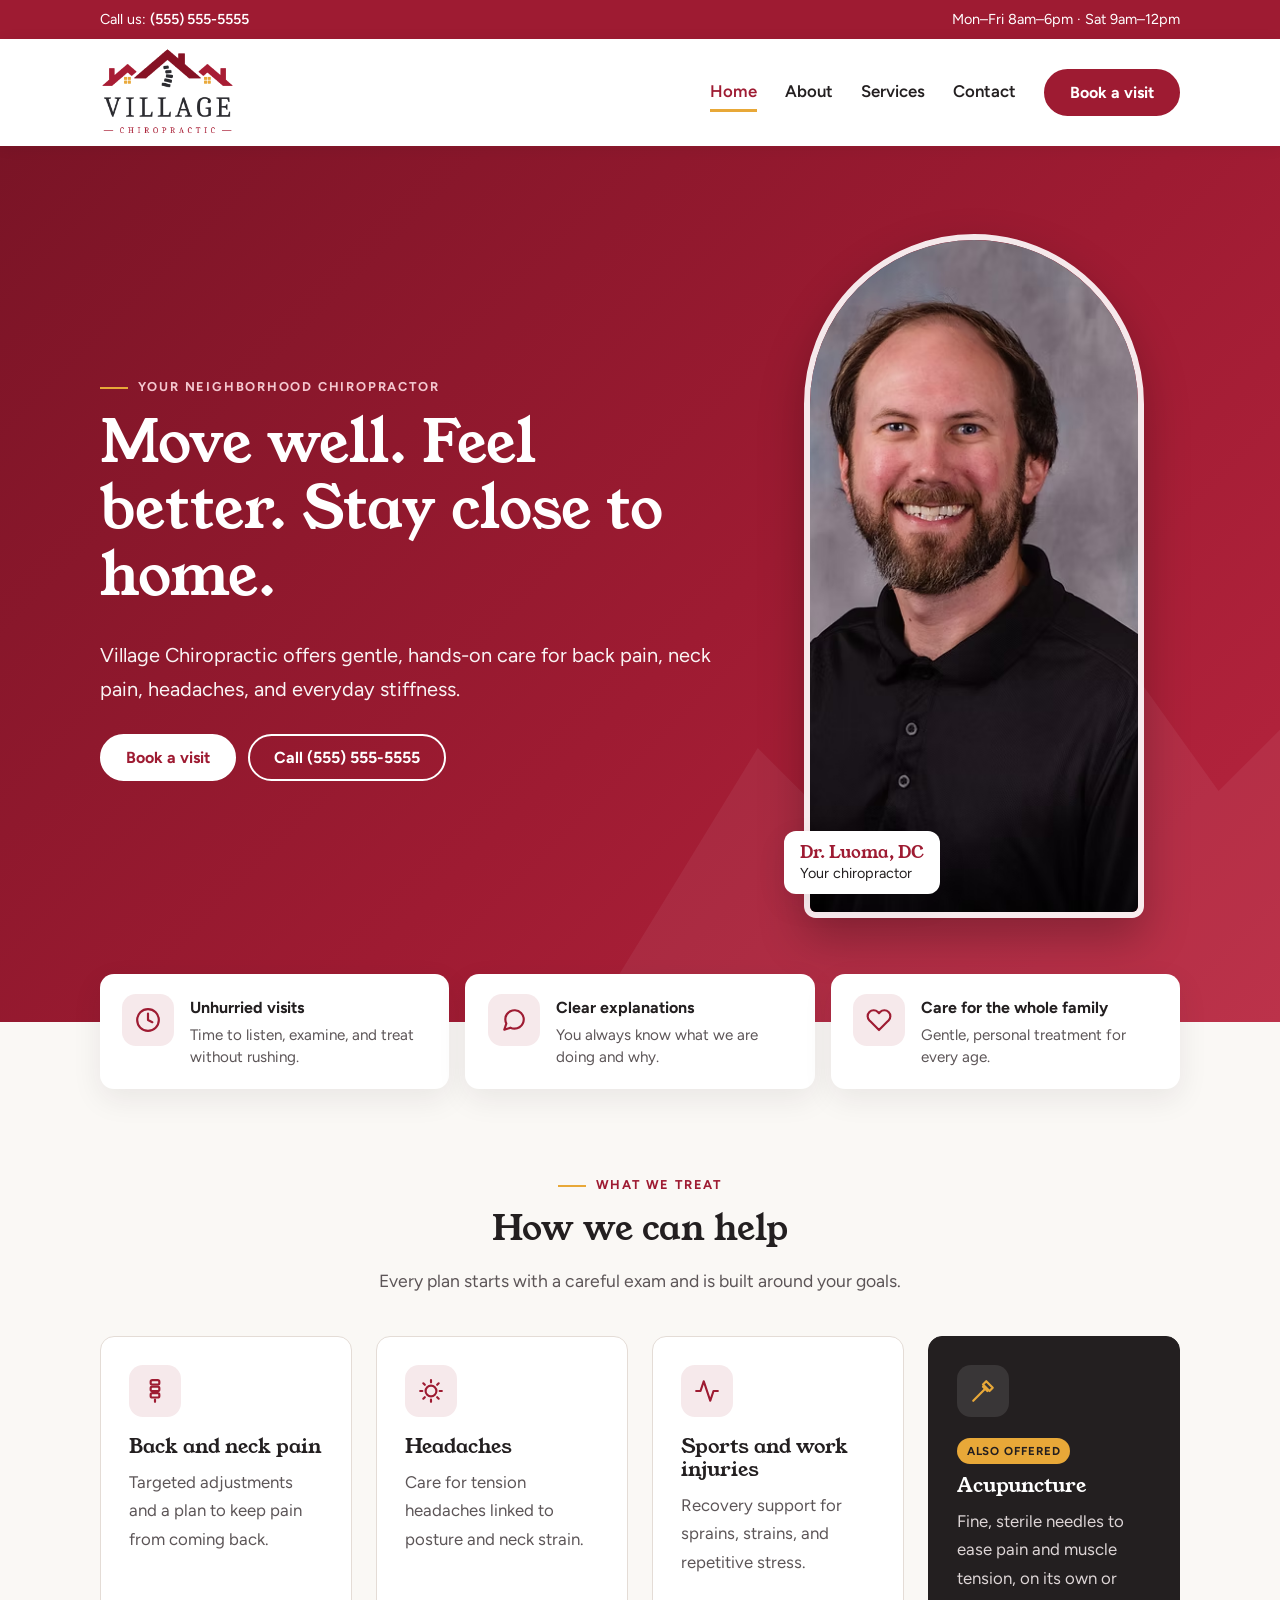
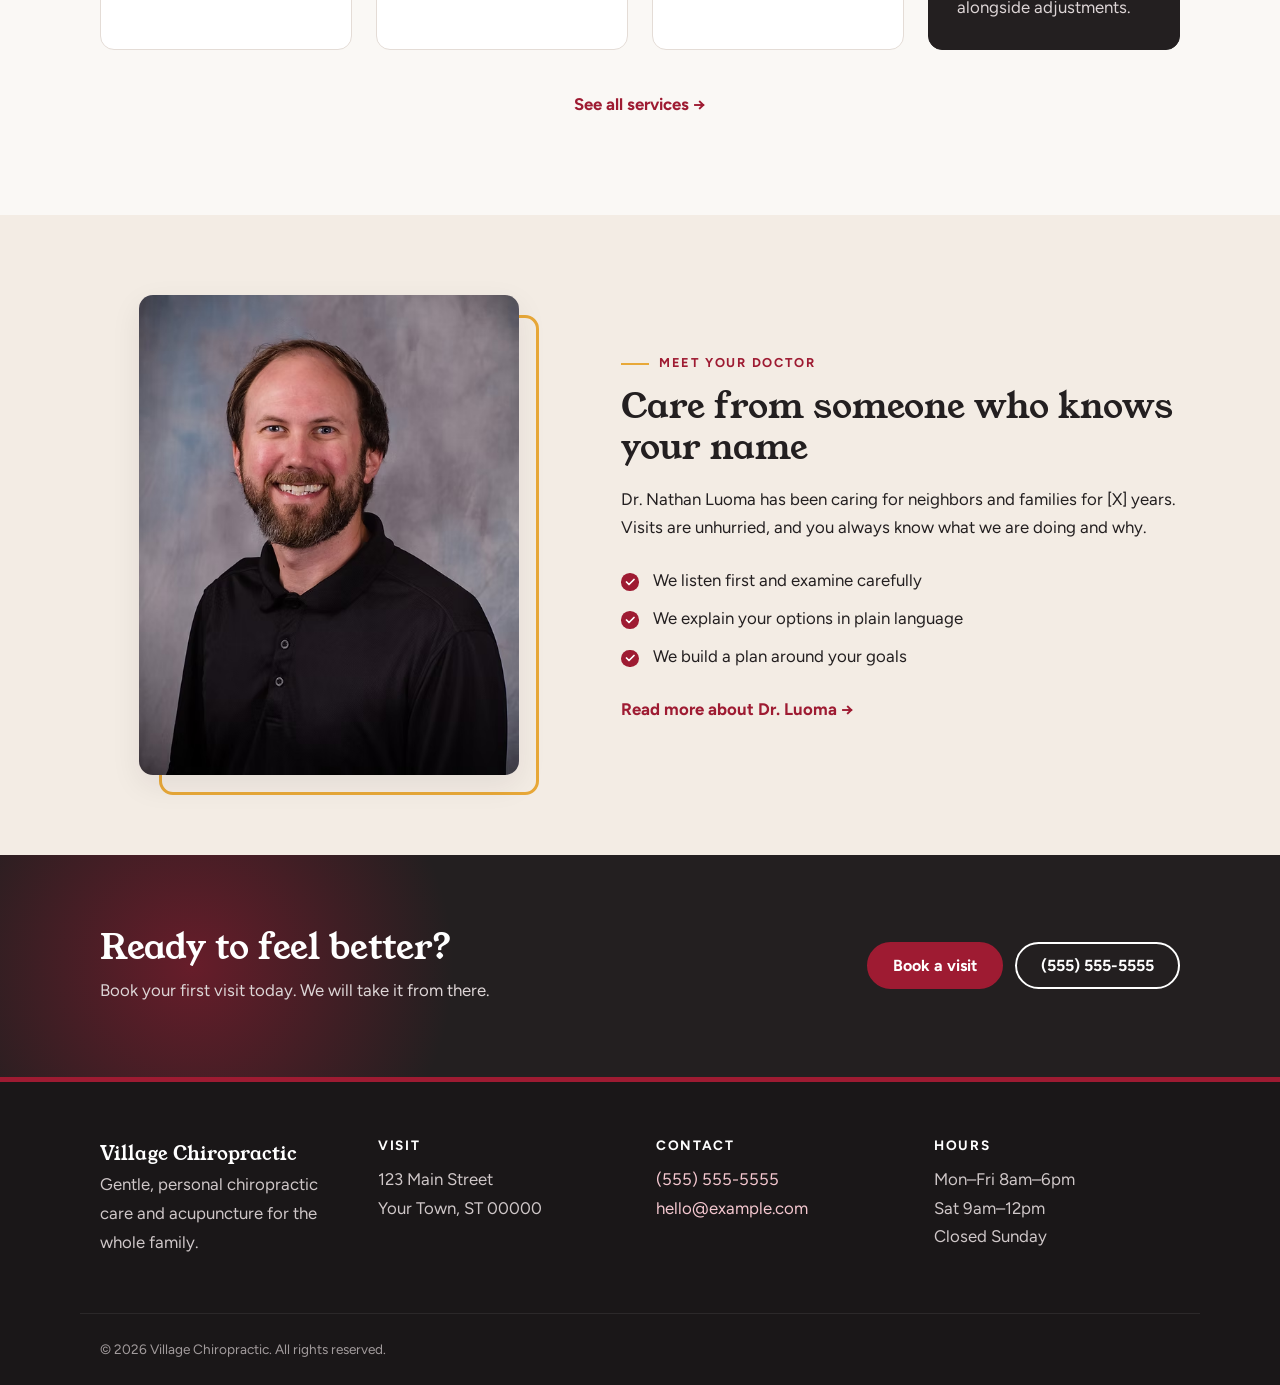
==== index.html @ df825928 "Initial site" ====
<!DOCTYPE html>
<html lang="en">

<head>
  <meta charset="utf-8">
  <meta name="viewport" content="width=device-width, initial-scale=1">
  <title>Home | Village Chiropractic</title>
  <meta name="description" content="Gentle, personal chiropractic care and acupuncture for the whole family.">
  <link rel="preconnect" href="https://fonts.googleapis.com">
  <link rel="preconnect" href="https://fonts.gstatic.com" crossorigin>
  <link href="https://fonts.googleapis.com/css2?family=Figtree:wght@400;600;700&family=Young+Serif&display=swap"
    rel="stylesheet">
  <link rel="stylesheet" href="css/style.css">
</head>

<body>
  <div class="topbar">
    <div class="wrap">
      <span>Call us: <a href="tel:+15555555555">(555) 555-5555</a></span>
      <span class="hours">Mon–Fri 8am–6pm · Sat 9am–12pm</span>
    </div>
  </div>
  <header class="site-header">
    <div class="wrap">
      <a class="brand" href="index.html"><img src="images/logo-cropped.png" alt="Village Chiropractic" width="920"
          height="600"></a>
      <button class="nav-toggle" aria-expanded="false" aria-controls="nav">Menu</button>
      <nav id="nav"><a href="index.html" aria-current="page">Home</a><a href="about.html">About</a><a
          href="services.html">Services</a><a href="contact.html">Contact</a><a class="btn" href="contact.html">Book a
          visit</a></nav>
    </div>
  </header>
  <main>
    <section class="hero">
      <div class="wrap">
        <div>
          <span class="eyebrow">Your neighborhood chiropractor</span>
          <h1>Move well. Feel better. Stay close to home.</h1>
          <p class="lead">Village Chiropractic offers gentle, hands-on care for back pain, neck pain, headaches, and
            everyday stiffness.</p>
          <div class="actions">
            <a class="btn light" href="contact.html">Book a visit</a>
            <a class="btn outline-light" href="tel:+15555555555">Call (555) 555-5555</a>
          </div>
        </div>
        <div class="hero-photo">
          <img src="images/Doc.avif" alt="Dr. Luoma, chiropractor" width="542" height="684">
          <div class="tag"><strong>Dr. Luoma, DC</strong>Your chiropractor</div>
        </div>
      </div>
    </section>

    <section class="features" aria-label="Why patients choose us">
      <div class="wrap">
        <div class="feature">
          <span class="icon"><svg viewBox="0 0 24 24" fill="none" stroke="currentColor" stroke-width="2"
              stroke-linecap="round" stroke-linejoin="round" aria-hidden="true">
              <circle cx="12" cy="12" r="10" />
              <polyline points="12 6 12 12 16 14" />
            </svg></span>
          <div><strong>Unhurried visits</strong>
            <p>Time to listen, examine, and treat without rushing.</p>
          </div>
        </div>
        <div class="feature">
          <span class="icon"><svg viewBox="0 0 24 24" fill="none" stroke="currentColor" stroke-width="2"
              stroke-linecap="round" stroke-linejoin="round" aria-hidden="true">
              <path
                d="M21 11.5a8.38 8.38 0 0 1-.9 3.8 8.5 8.5 0 0 1-7.6 4.7 8.38 8.38 0 0 1-3.8-.9L3 21l1.9-5.7a8.38 8.38 0 0 1-.9-3.8 8.5 8.5 0 0 1 4.7-7.6 8.38 8.38 0 0 1 3.8-.9h.5a8.48 8.48 0 0 1 8 8v.5z" />
            </svg></span>
          <div><strong>Clear explanations</strong>
            <p>You always know what we are doing and why.</p>
          </div>
        </div>
        <div class="feature">
          <span class="icon"><svg viewBox="0 0 24 24" fill="none" stroke="currentColor" stroke-width="2"
              stroke-linecap="round" stroke-linejoin="round" aria-hidden="true">
              <path
                d="M20.84 4.61a5.5 5.5 0 0 0-7.78 0L12 5.67l-1.06-1.06a5.5 5.5 0 0 0-7.78 7.78l1.06 1.06L12 21.23l7.78-7.78 1.06-1.06a5.5 5.5 0 0 0 0-7.78z" />
            </svg></span>
          <div><strong>Care for the whole family</strong>
            <p>Gentle, personal treatment for every age.</p>
          </div>
        </div>
      </div>
    </section>

    <section class="section">
      <div class="wrap">
        <div class="center">
          <span class="eyebrow">What we treat</span>
          <h2>How we can help</h2>
          <p class="section-intro">Every plan starts with a careful exam and is built around your goals.</p>
        </div>
        <div class="grid">
          <div class="card">
            <span class="icon"><svg viewBox="0 0 24 24" fill="none" stroke="currentColor" stroke-width="2"
                stroke-linecap="round" stroke-linejoin="round" aria-hidden="true">
                <rect x="8" y="2" width="8" height="4" rx="1.5" />
                <rect x="8" y="8" width="8" height="4" rx="1.5" />
                <rect x="8" y="14" width="8" height="4" rx="1.5" />
                <path d="M12 20v2" />
              </svg></span>
            <h3>Back and neck pain</h3>
            <p>Targeted adjustments and a plan to keep pain from coming back.</p>
          </div>
          <div class="card">
            <span class="icon"><svg viewBox="0 0 24 24" fill="none" stroke="currentColor" stroke-width="2"
                stroke-linecap="round" stroke-linejoin="round" aria-hidden="true">
                <circle cx="12" cy="12" r="5" />
                <path
                  d="M12 2v2M12 20v2M4.9 4.9l1.4 1.4M17.7 17.7l1.4 1.4M2 12h2M20 12h2M4.9 19.1l1.4-1.4M17.7 6.3l1.4-1.4" />
              </svg></span>
            <h3>Headaches</h3>
            <p>Care for tension headaches linked to posture and neck strain.</p>
          </div>
          <div class="card">
            <span class="icon"><svg viewBox="0 0 24 24" fill="none" stroke="currentColor" stroke-width="2"
                stroke-linecap="round" stroke-linejoin="round" aria-hidden="true">
                <polyline points="22 12 18 12 15 21 9 3 6 12 2 12" />
              </svg></span>
            <h3>Sports and work injuries</h3>
            <p>Recovery support for sprains, strains, and repetitive stress.</p>
          </div>
          <div class="card highlight">
            <span class="icon"><svg viewBox="0 0 24 24" fill="none" stroke="currentColor" stroke-width="2"
                stroke-linecap="round" stroke-linejoin="round" aria-hidden="true">
                <path d="M3 21l11-11" />
                <path d="M12 8l4 4" />
                <path d="M15 3l6 6-3 3-6-6z" />
              </svg></span>
            <span class="badge">Also offered</span>
            <h3>Acupuncture</h3>
            <p>Fine, sterile needles to ease pain and muscle tension, on its own or alongside adjustments.</p>
          </div>
        </div>
        <p class="center"><a class="text-link" href="services.html">See all services</a></p>
      </div>
    </section>

    <section class="band">
      <div class="wrap split">
        <div class="portrait">
          <img src="images/Doc.avif" alt="Dr. Luoma, chiropractor" width="542" height="684" loading="lazy">
        </div>
        <div>
          <span class="eyebrow">Meet your doctor</span>
          <h2>Care from someone who knows your name</h2>
          <p>Dr. Nathan Luoma has been caring for neighbors and families for [X] years. Visits are unhurried, and you
            always know what we are doing and why.</p>
          <ul class="checks">
            <li>We listen first and examine carefully</li>
            <li>We explain your options in plain language</li>
            <li>We build a plan around your goals</li>
          </ul>
          <a class="text-link" href="about.html">Read more about Dr. Luoma</a>
        </div>
      </div>
    </section>

    <section class="cta">
      <div class="wrap">
        <div>
          <h2>Ready to feel better?</h2>
          <p>Book your first visit today. We will take it from there.</p>
        </div>
        <div class="actions">
          <a class="btn" href="contact.html">Book a visit</a>
          <a class="btn outline-light" href="tel:+15555555555">(555) 555-5555</a>
        </div>
      </div>
    </section>
  </main>
  <footer class="site-footer">
    <div class="wrap cols">
      <div><strong>Village Chiropractic</strong>
        <p>Gentle, personal chiropractic care and acupuncture for the whole family.</p>
      </div>
      <div>
        <h3>Visit</h3>123 Main Street<br>Your Town, ST 00000
      </div>
      <div>
        <h3>Contact</h3><a href="tel:+15555555555">(555) 555-5555</a><br><a
          href="mailto:hello@example.com">hello@example.com</a>
      </div>
      <div>
        <h3>Hours</h3>Mon–Fri 8am–6pm<br>Sat 9am–12pm<br>Closed Sunday
      </div>
    </div>
    <p class="wrap small">&copy; <span id="year">2026</span> Village Chiropractic. All rights reserved.</p>
  </footer>
  <script src="js/main.js"></script>
</body>

</html>
---- css/style.css ----
:root{--ink:#231f20;--muted:#5c5557;--paper:#faf8f5;--cream:#f3ece4;--mist:#f6e9eb;--crimson:#9e1b32;--crimson-dark:#7a1426;--gold:#e8a838;--light:#f4c7cf;--line:#e4dcd6;--radius:14px;--shadow:0 10px 30px rgba(35,31,32,.08)}
*{box-sizing:border-box}
html{scroll-behavior:smooth}
body{margin:0;font:1.05rem/1.7 Figtree,system-ui,sans-serif;color:var(--ink);background:var(--paper)}
img{max-width:100%;display:block}
h1,h2,h3{font-family:"Young Serif",Georgia,serif;font-weight:400;line-height:1.15;margin:0 0 .5em}
h1{font-size:clamp(2.2rem,5.5vw,3.6rem)}h2{font-size:clamp(1.6rem,3.5vw,2.2rem)}h3{font-size:1.25rem}
p{margin:0 0 1em}
a{color:var(--crimson)}
:focus-visible{outline:3px solid var(--gold);outline-offset:2px}
.wrap{max-width:1120px;margin:0 auto;padding:0 1.25rem}
.narrow{max-width:760px}
.section{padding:5rem 0}
.center{text-align:center}
.eyebrow{display:inline-block;font-weight:700;font-size:.8rem;letter-spacing:.14em;text-transform:uppercase;color:var(--crimson);margin-bottom:.75rem}
.eyebrow::before{content:"";display:inline-block;width:28px;height:2px;background:var(--gold);vertical-align:middle;margin-right:.6rem}
.section-intro{max-width:40em;color:var(--muted);font-size:1.1rem}
.center .section-intro{margin-left:auto;margin-right:auto}

/* Top bar and header */
.topbar{background:var(--crimson);color:#fff;font-size:.9rem}
.topbar .wrap{display:flex;justify-content:space-between;flex-wrap:wrap;gap:.25rem 1.5rem;padding-top:.45rem;padding-bottom:.45rem}
.topbar a{color:#fff;text-decoration:none;font-weight:600}
.site-header{position:sticky;top:0;z-index:10;background:rgba(255,255,255,.96);backdrop-filter:blur(6px);box-shadow:0 2px 14px rgba(35,31,32,.07)}
.site-header .wrap{display:flex;align-items:center;justify-content:space-between;flex-wrap:wrap;gap:1rem;padding-top:.6rem;padding-bottom:.6rem}
.brand{display:block}
.brand img{height:88px;width:auto}
nav{display:flex;align-items:center;gap:1.75rem;flex-wrap:wrap}
nav a:not(.btn){text-decoration:none;color:var(--ink);font-weight:600;padding:.25rem 0;border-bottom:3px solid transparent;transition:border-color .2s,color .2s}
nav a:not(.btn):hover{color:var(--crimson)}
nav a[aria-current]{border-color:var(--gold);color:var(--crimson)}
.nav-toggle{display:none}

/* Buttons */
.btn{display:inline-block;background:var(--crimson);color:#fff;text-decoration:none;border:2px solid var(--crimson);padding:.75rem 1.5rem;border-radius:999px;font:700 1rem Figtree,sans-serif;cursor:pointer;transition:background .2s,border-color .2s,transform .2s,box-shadow .2s}
.btn:hover{background:var(--crimson-dark);border-color:var(--crimson-dark);transform:translateY(-2px);box-shadow:0 8px 18px rgba(158,27,50,.25)}
.btn.ghost{background:transparent;color:var(--crimson)}
.btn.ghost:hover{background:var(--crimson);color:#fff}
.btn.light{background:#fff;border-color:#fff;color:var(--crimson)}
.btn.light:hover{background:var(--cream);border-color:var(--cream)}
.btn.outline-light{background:transparent;border-color:#fff;color:#fff}
.btn.outline-light:hover{background:#fff;color:var(--crimson)}
.actions{display:flex;flex-wrap:wrap;gap:.75rem;margin-top:1.75rem}

/* Home hero */
.hero{position:relative;overflow:hidden;background:linear-gradient(135deg,var(--crimson-dark) 0%,var(--crimson) 55%,#b8253f 100%);color:#fff;padding:5.5rem 0 6.5rem}
.hero::after{content:"";position:absolute;right:-6%;bottom:-2px;width:60%;height:70%;background:rgba(255,255,255,.06);clip-path:polygon(0 100%,22% 55%,34% 70%,58% 20%,82% 62%,90% 52%,100% 70%,100% 100%)}
.hero .wrap{position:relative;z-index:1;display:grid;grid-template-columns:1.2fr .8fr;gap:3rem;align-items:center}
.hero .eyebrow{color:var(--light)}
.hero h1{max-width:14em}
.lead{font-size:1.25rem;max-width:34em;opacity:.95}
.hero-photo{position:relative;justify-self:center}
.hero-photo img{width:100%;max-width:340px;aspect-ratio:542/684;object-fit:cover;border-radius:200px 200px var(--radius) var(--radius);border:6px solid rgba(255,255,255,.9);box-shadow:0 20px 45px rgba(0,0,0,.25)}
.hero-photo .tag{position:absolute;left:-1.25rem;bottom:1.5rem;background:#fff;color:var(--ink);padding:.7rem 1rem;border-radius:12px;box-shadow:var(--shadow);font-size:.9rem;line-height:1.3}
.hero-photo .tag strong{display:block;font-family:"Young Serif",serif;font-weight:400;font-size:1.05rem;color:var(--crimson)}

/* Feature strip */
.features{position:relative;z-index:2;margin-top:-3rem}
.features .wrap{display:grid;grid-template-columns:repeat(3,1fr);gap:1rem}
.feature{display:flex;gap:1rem;align-items:flex-start;background:#fff;border-radius:var(--radius);padding:1.25rem 1.4rem;box-shadow:var(--shadow)}
.feature p{margin:0;color:var(--muted);font-size:.95rem;line-height:1.5}
.feature strong{display:block;color:var(--ink);font-size:1rem;margin-bottom:.15rem}

/* Icons and cards */
.icon{flex:none;display:grid;place-items:center;width:52px;height:52px;border-radius:14px;background:var(--mist);color:var(--crimson)}
.icon svg{width:26px;height:26px}
.grid{display:grid;grid-template-columns:repeat(auto-fit,minmax(240px,1fr));gap:1.5rem;margin:2.5rem 0}
.card{background:#fff;border:1px solid var(--line);border-radius:var(--radius);padding:1.75rem;transition:transform .25s,box-shadow .25s,border-color .25s;position:relative;overflow:hidden}
.card::before{content:"";position:absolute;inset:0 0 auto 0;height:4px;background:linear-gradient(90deg,var(--crimson),var(--gold));transform:scaleX(0);transform-origin:left;transition:transform .3s}
.card:hover{transform:translateY(-5px);box-shadow:var(--shadow);border-color:transparent}
.card:hover::before{transform:scaleX(1)}
.card .icon{margin-bottom:1.1rem}
.card p{color:var(--muted);margin:0}
.card.highlight{background:var(--ink);color:#fff;border-color:var(--ink)}
.card.highlight p{color:#ddd5d6}
.card.highlight .icon{background:rgba(255,255,255,.1);color:var(--gold)}
.badge{display:inline-block;background:var(--gold);color:var(--ink);font-size:.72rem;font-weight:700;letter-spacing:.08em;text-transform:uppercase;padding:.2rem .6rem;border-radius:999px;margin-bottom:.6rem}
.text-link{font-weight:700;text-decoration:none}
.text-link::after{content:" \2192";transition:margin .2s}
.text-link:hover::after{margin-left:.25rem}

/* Doctor band */
.band{background:var(--cream);padding:5rem 0}
.split{display:grid;grid-template-columns:.9fr 1.1fr;gap:4rem;align-items:center}
.split.top{align-items:start}
.portrait{position:relative;max-width:380px;justify-self:center;width:100%}
.portrait::before{content:"";position:absolute;inset:1.25rem -1.25rem -1.25rem 1.25rem;border:3px solid var(--gold);border-radius:var(--radius)}
.portrait img{position:relative;width:100%;height:auto;aspect-ratio:542/684;object-fit:cover;border-radius:var(--radius);box-shadow:var(--shadow);background:var(--mist)}
.checks{list-style:none;padding:0;margin:1.5rem 0}
.checks li{position:relative;padding-left:2rem;margin-bottom:.6rem}
.checks li::before{content:"";position:absolute;left:0;top:.45em;width:1.1rem;height:1.1rem;border-radius:50%;background:var(--crimson) url("data:image/svg+xml,%3Csvg xmlns='http://www.w3.org/2000/svg' viewBox='0 0 24 24' fill='none' stroke='white' stroke-width='3.5' stroke-linecap='round' stroke-linejoin='round'%3E%3Cpath d='M5 12l5 5L20 7'/%3E%3C/svg%3E") center/70% no-repeat}

/* Call to action */
.cta{background:var(--ink);color:#fff;padding:4.5rem 0;position:relative;overflow:hidden}
.cta::before{content:"";position:absolute;left:-10%;top:-60%;width:50%;height:220%;background:radial-gradient(circle,rgba(158,27,50,.55),transparent 65%)}
.cta .wrap{position:relative;display:flex;align-items:center;justify-content:space-between;gap:2rem;flex-wrap:wrap}
.cta h2{margin:0 0 .25em}
.cta p{margin:0;color:#ddd5d6}
.cta .actions{margin-top:0}

/* Inner page banner */
.page-hero{background:linear-gradient(135deg,var(--crimson-dark),var(--crimson));color:#fff;padding:4rem 0 3.5rem;position:relative;overflow:hidden}
.page-hero::after{content:"";position:absolute;right:-4%;bottom:-2px;width:45%;height:85%;background:rgba(255,255,255,.07);clip-path:polygon(0 100%,25% 50%,40% 68%,65% 15%,100% 75%,100% 100%)}
.page-hero .wrap{position:relative;z-index:1}
.page-hero .eyebrow{color:var(--light)}
.page-hero h1{margin-bottom:.25em}
.page-hero p{max-width:36em;font-size:1.15rem;opacity:.95;margin:0}

/* Services */
.service-list{display:grid;grid-template-columns:repeat(auto-fit,minmax(300px,1fr));gap:1.5rem}
.service-list .card{display:flex;gap:1.25rem;align-items:flex-start}
.service-list .card .icon{margin:0}
.service-list h2{font-size:1.3rem;margin:0 0 .35em}
.steps{counter-reset:step;display:grid;grid-template-columns:repeat(auto-fit,minmax(220px,1fr));gap:1.5rem;margin-top:2.5rem}
.steps div{counter-increment:step;background:#fff;border-radius:var(--radius);padding:1.5rem;box-shadow:var(--shadow)}
.steps div::before{content:counter(step);display:grid;place-items:center;width:40px;height:40px;border-radius:50%;background:var(--crimson);color:#fff;font-weight:700;margin-bottom:.85rem}
.steps h3{margin-bottom:.3em}
.steps p{margin:0;color:var(--muted)}

/* About */
.creds{background:#fff;border-radius:var(--radius);padding:1.5rem 1.75rem;border-left:5px solid var(--gold);box-shadow:var(--shadow);margin:2rem 0}
.creds h2{font-size:1.35rem}
.creds ul{margin:0;padding-left:1.2rem}

/* Contact */
.info-card{background:#fff;border-radius:var(--radius);padding:2rem;box-shadow:var(--shadow)}
.info-item{display:flex;gap:1rem;align-items:flex-start;padding:1rem 0;border-bottom:1px solid var(--line)}
.info-item:last-child{border-bottom:0;padding-bottom:0}
.info-item:first-child{padding-top:0}
.info-item h2{font-size:1.15rem;margin:0 0 .2em;font-family:Figtree,sans-serif;font-weight:700}
.info-item p{margin:0}
.form-card{background:#fff;border-radius:var(--radius);padding:2rem;box-shadow:var(--shadow);border-top:5px solid var(--crimson)}
.form-card h2{font-size:1.5rem}
form label{display:block;font-weight:600;margin:1rem 0 .3rem}
input,textarea{width:100%;padding:.75rem .9rem;border:1px solid var(--line);border-radius:10px;font:inherit;background:var(--paper);transition:border-color .2s,box-shadow .2s}
input:focus,textarea:focus{outline:none;border-color:var(--crimson);box-shadow:0 0 0 3px rgba(158,27,50,.15);background:#fff}
form .btn{margin-top:1.5rem;width:100%}
.map{width:100%;height:360px;border:0;border-radius:var(--radius);margin-top:3rem;box-shadow:var(--shadow)}

/* Footer */
.site-footer{background:#1a1718;color:#cfc7c8;padding:3.5rem 0 1.5rem;border-top:5px solid var(--crimson)}
.site-footer strong{color:#fff;font-family:"Young Serif",serif;font-weight:400;font-size:1.2rem}
.site-footer h3{color:#fff;font-family:Figtree,sans-serif;font-size:.85rem;font-weight:700;letter-spacing:.12em;text-transform:uppercase;margin-bottom:.75rem}
.site-footer a{color:var(--light);text-decoration:none}
.site-footer a:hover{color:#fff;text-decoration:underline}
.cols{display:grid;grid-template-columns:repeat(auto-fit,minmax(200px,1fr));gap:2rem}
.small{font-size:.85rem;opacity:.75;margin-top:2.5rem;padding-top:1.5rem;border-top:1px solid rgba(255,255,255,.1)}

@media(max-width:900px){
  .hero .wrap,.split{grid-template-columns:1fr}
  .hero-photo{display:none}
  .features .wrap{grid-template-columns:1fr}
  .portrait{max-width:320px}
}
@media(max-width:760px){
  .section,.band{padding:3.5rem 0}
  .hero{padding:4rem 0 5.5rem}
  .brand img{height:68px}
  .topbar .hours{display:none}
  .nav-toggle{display:block;background:none;border:2px solid var(--crimson);color:var(--crimson);border-radius:999px;padding:.45rem 1rem;font:700 1rem Figtree,sans-serif;cursor:pointer}
  nav{display:none;width:100%;flex-direction:column;align-items:flex-start;gap:.75rem;padding:.5rem 0 1rem}
  nav.open{display:flex}
  .cta .wrap{flex-direction:column;align-items:flex-start}
}
@media(prefers-reduced-motion:reduce){*{transition:none!important;scroll-behavior:auto!important}}
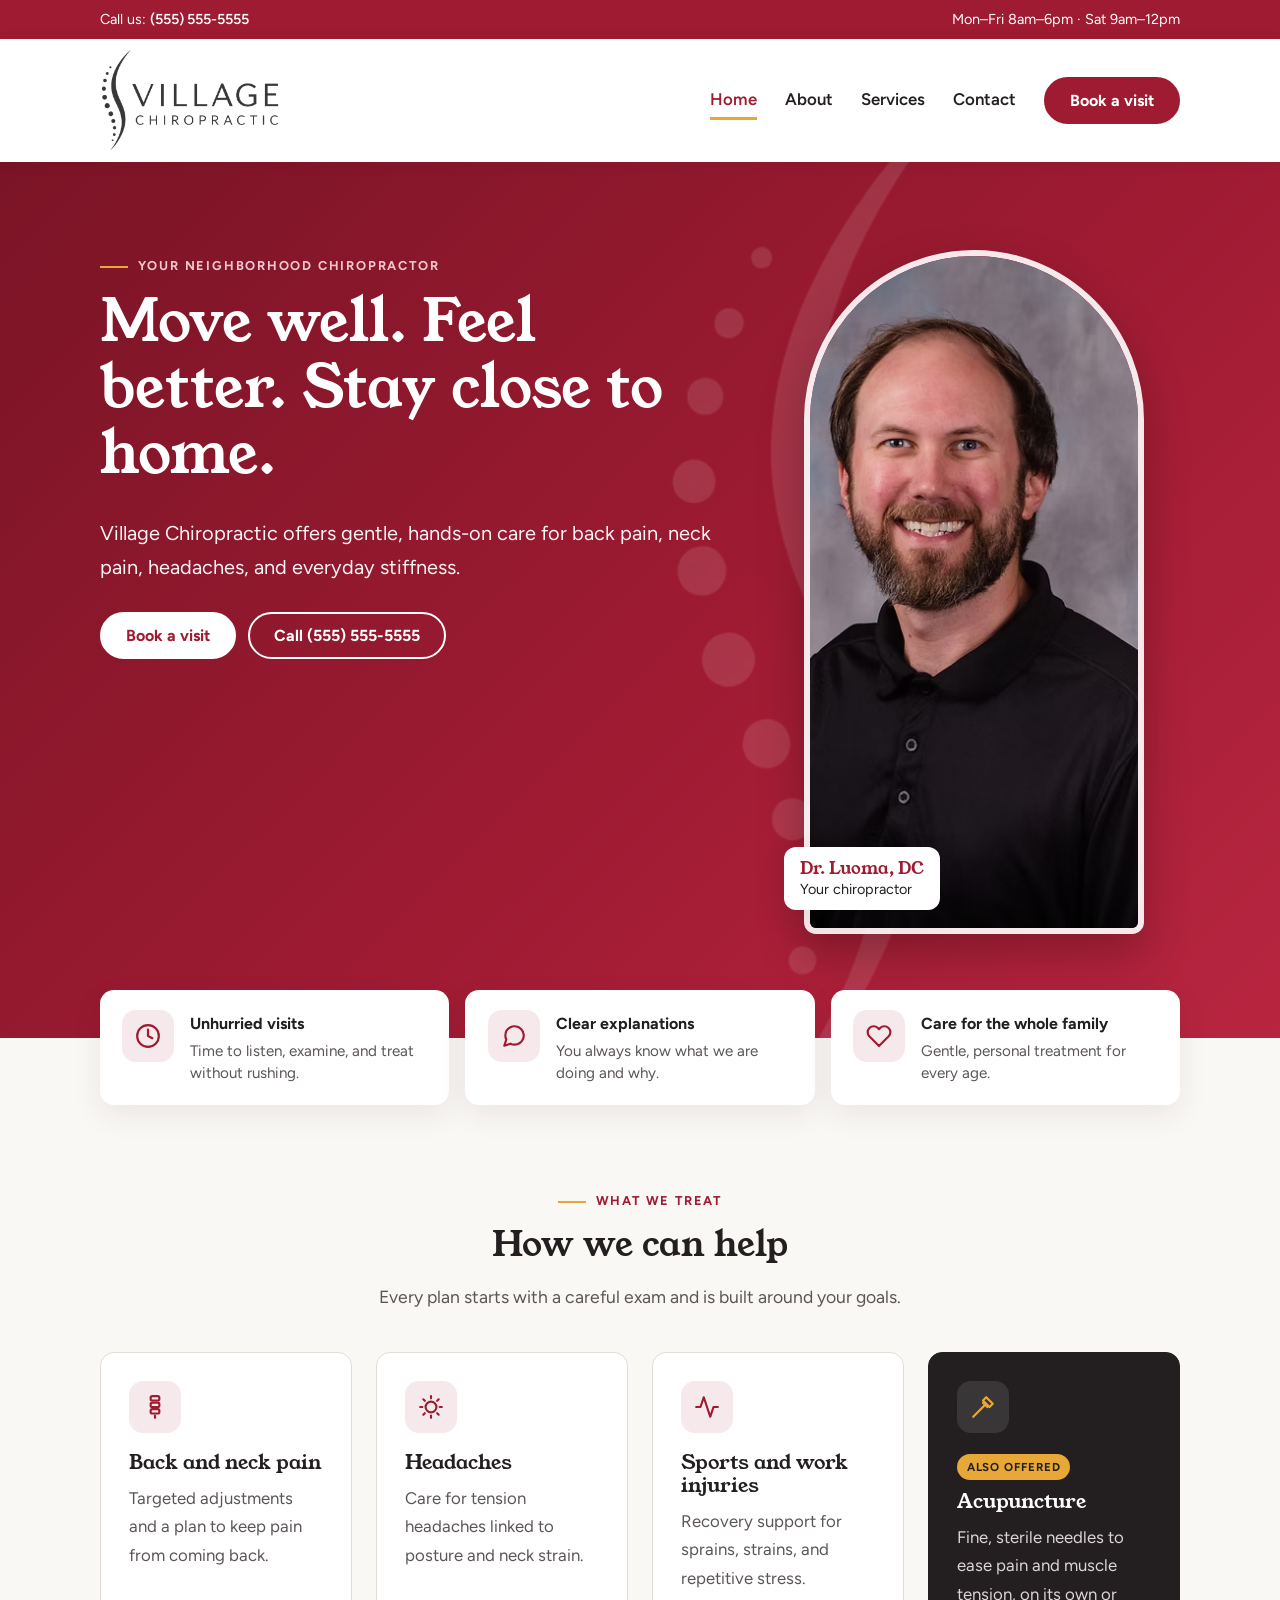
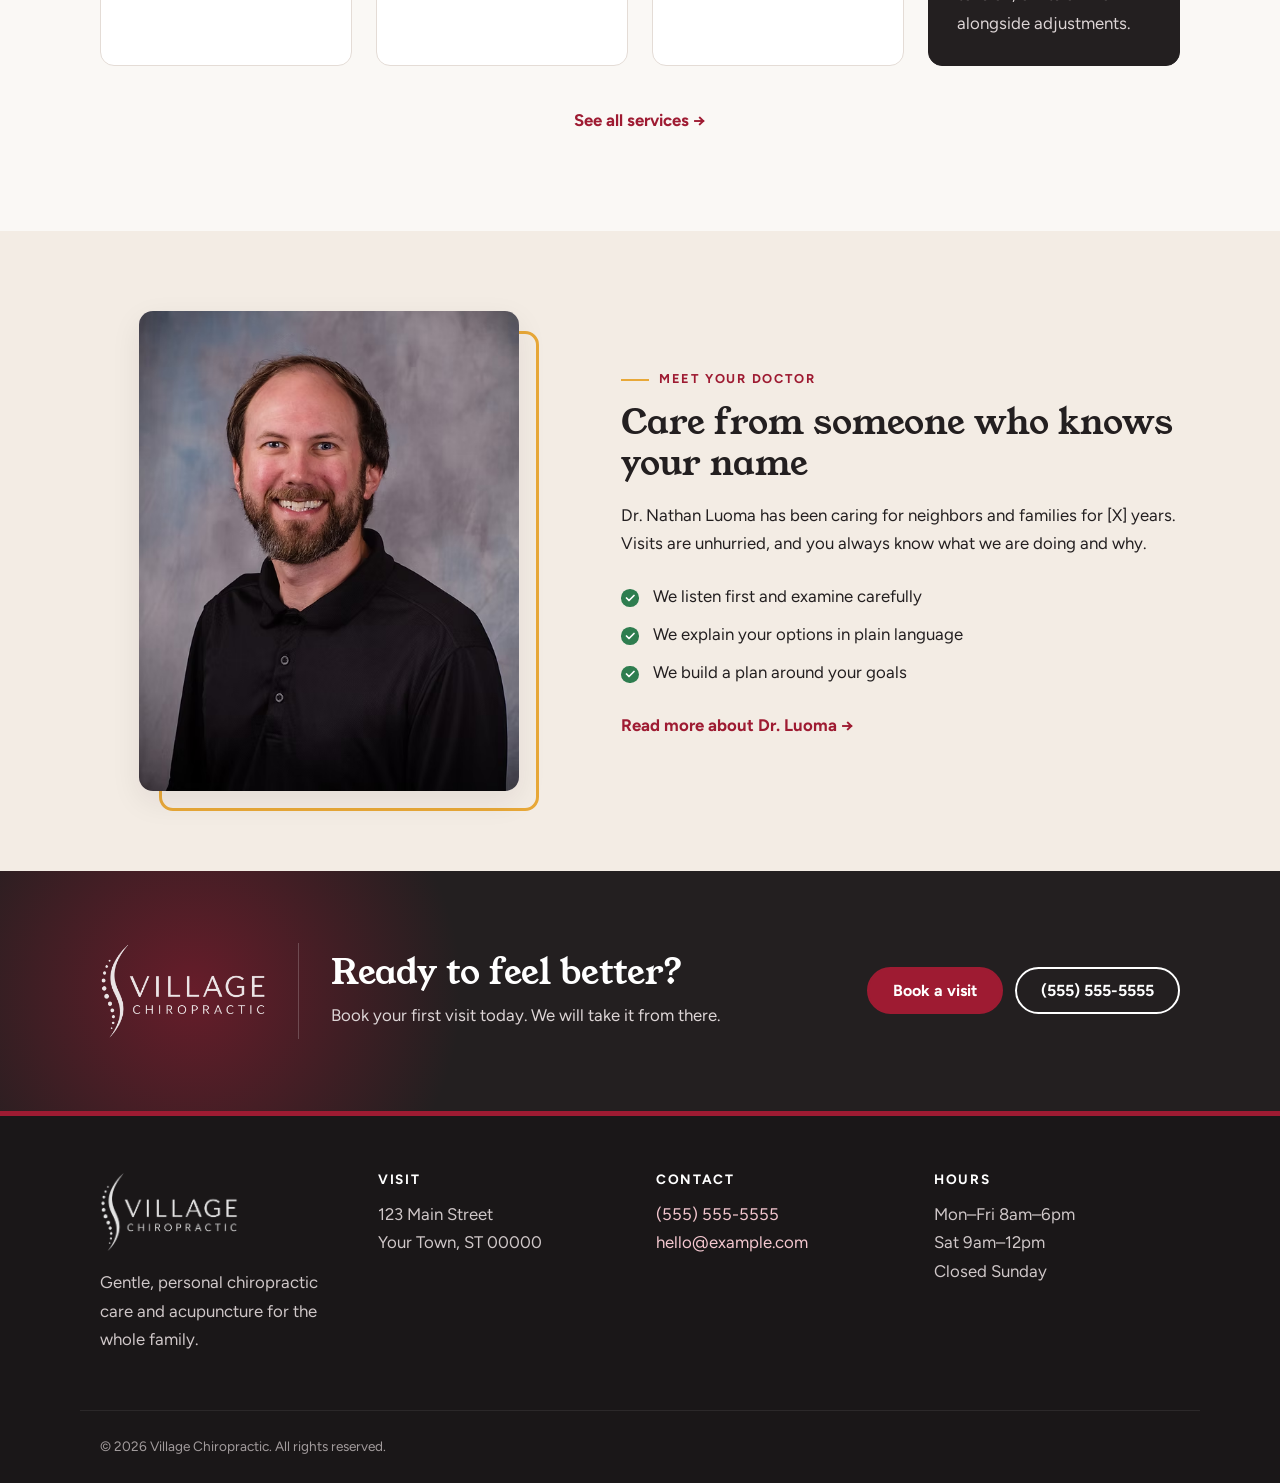
==== commit 1ed64e37: "logo" ====
--- a/index.html
+++ b/index.html
@@ -22,8 +22,8 @@
   </div>
   <header class="site-header">
     <div class="wrap">
-      <a class="brand" href="index.html"><img src="images/logo-cropped.png" alt="Village Chiropractic" width="920"
-          height="600"></a>
+      <a class="brand" href="index.html"><img src="images/logo-spine.png" alt="Village Chiropractic" width="1195"
+          height="692"></a>
       <button class="nav-toggle" aria-expanded="false" aria-controls="nav">Menu</button>
       <nav id="nav"><a href="index.html" aria-current="page">Home</a><a href="about.html">About</a><a
           href="services.html">Services</a><a href="contact.html">Contact</a><a class="btn" href="contact.html">Book a
@@ -160,9 +160,12 @@
 
     <section class="cta">
       <div class="wrap">
-        <div>
-          <h2>Ready to feel better?</h2>
-          <p>Book your first visit today. We will take it from there.</p>
+        <div class="cta-brand">
+          <img src="images/logo-spine.png" alt="Village Chiropractic" width="1195" height="692" loading="lazy">
+          <div>
+            <h2>Ready to feel better?</h2>
+            <p>Book your first visit today. We will take it from there.</p>
+          </div>
         </div>
         <div class="actions">
           <a class="btn" href="contact.html">Book a visit</a>
@@ -173,7 +176,8 @@
   </main>
   <footer class="site-footer">
     <div class="wrap cols">
-      <div><strong>Village Chiropractic</strong>
+      <div><img class="footer-logo" src="images/logo-spine.png" alt="Village Chiropractic" width="1195"
+          height="692" loading="lazy">
         <p>Gentle, personal chiropractic care and acupuncture for the whole family.</p>
       </div>
       <div>
--- a/css/style.css
+++ b/css/style.css
@@ -1,4 +1,4 @@
-:root{--ink:#231f20;--muted:#5c5557;--paper:#faf8f5;--cream:#f3ece4;--mist:#f6e9eb;--crimson:#9e1b32;--crimson-dark:#7a1426;--gold:#e8a838;--light:#f4c7cf;--line:#e4dcd6;--radius:14px;--shadow:0 10px 30px rgba(35,31,32,.08)}
+:root{--ink:#231f20;--muted:#5c5557;--paper:#faf8f5;--cream:#f3ece4;--mist:#f6e9eb;--crimson:#9e1b32;--crimson-dark:#7a1426;--gold:#e8a838;--green:#2e7d4f;--light:#f4c7cf;--line:#e4dcd6;--radius:14px;--shadow:0 10px 30px rgba(35,31,32,.08)}
 *{box-sizing:border-box}
 html{scroll-behavior:smooth}
 body{margin:0;font:1.05rem/1.7 Figtree,system-ui,sans-serif;color:var(--ink);background:var(--paper)}
@@ -24,7 +24,7 @@
 .site-header{position:sticky;top:0;z-index:10;background:rgba(255,255,255,.96);backdrop-filter:blur(6px);box-shadow:0 2px 14px rgba(35,31,32,.07)}
 .site-header .wrap{display:flex;align-items:center;justify-content:space-between;flex-wrap:wrap;gap:1rem;padding-top:.6rem;padding-bottom:.6rem}
 .brand{display:block}
-.brand img{height:88px;width:auto}
+.brand img{height:104px;width:auto}
 nav{display:flex;align-items:center;gap:1.75rem;flex-wrap:wrap}
 nav a:not(.btn){text-decoration:none;color:var(--ink);font-weight:600;padding:.25rem 0;border-bottom:3px solid transparent;transition:border-color .2s,color .2s}
 nav a:not(.btn):hover{color:var(--crimson)}
@@ -44,8 +44,8 @@
 
 /* Home hero */
 .hero{position:relative;overflow:hidden;background:linear-gradient(135deg,var(--crimson-dark) 0%,var(--crimson) 55%,#b8253f 100%);color:#fff;padding:5.5rem 0 6.5rem}
-.hero::after{content:"";position:absolute;right:-6%;bottom:-2px;width:60%;height:70%;background:rgba(255,255,255,.06);clip-path:polygon(0 100%,22% 55%,34% 70%,58% 20%,82% 62%,90% 52%,100% 70%,100% 100%)}
-.hero .wrap{position:relative;z-index:1;display:grid;grid-template-columns:1.2fr .8fr;gap:3rem;align-items:center}
+.hero::after{content:"";position:absolute;left:51%;top:-12%;height:124%;aspect-ratio:205/692;background:url(../images/logo-spine.png) left top/auto 100% no-repeat;filter:brightness(0) invert(1);opacity:.13;pointer-events:none}
+.hero .wrap{position:relative;z-index:1;display:grid;grid-template-columns:1.2fr .8fr;gap:3rem;align-items:start}
 .hero .eyebrow{color:var(--light)}
 .hero h1{max-width:14em}
 .lead{font-size:1.25rem;max-width:34em;opacity:.95}
@@ -88,7 +88,7 @@
 .portrait img{position:relative;width:100%;height:auto;aspect-ratio:542/684;object-fit:cover;border-radius:var(--radius);box-shadow:var(--shadow);background:var(--mist)}
 .checks{list-style:none;padding:0;margin:1.5rem 0}
 .checks li{position:relative;padding-left:2rem;margin-bottom:.6rem}
-.checks li::before{content:"";position:absolute;left:0;top:.45em;width:1.1rem;height:1.1rem;border-radius:50%;background:var(--crimson) url("data:image/svg+xml,%3Csvg xmlns='http://www.w3.org/2000/svg' viewBox='0 0 24 24' fill='none' stroke='white' stroke-width='3.5' stroke-linecap='round' stroke-linejoin='round'%3E%3Cpath d='M5 12l5 5L20 7'/%3E%3C/svg%3E") center/70% no-repeat}
+.checks li::before{content:"";position:absolute;left:0;top:.45em;width:1.1rem;height:1.1rem;border-radius:50%;background:var(--green) url("data:image/svg+xml,%3Csvg xmlns='http://www.w3.org/2000/svg' viewBox='0 0 24 24' fill='none' stroke='white' stroke-width='3.5' stroke-linecap='round' stroke-linejoin='round'%3E%3Cpath d='M5 12l5 5L20 7'/%3E%3C/svg%3E") center/70% no-repeat}
 
 /* Call to action */
 .cta{background:var(--ink);color:#fff;padding:4.5rem 0;position:relative;overflow:hidden}
@@ -97,10 +97,12 @@
 .cta h2{margin:0 0 .25em}
 .cta p{margin:0;color:#ddd5d6}
 .cta .actions{margin-top:0}
+.cta-brand{display:flex;align-items:center;gap:2rem}
+.cta-brand img{height:96px;width:auto;filter:brightness(0) invert(1);padding-right:2rem;border-right:1px solid rgba(255,255,255,.2)}
 
 /* Inner page banner */
 .page-hero{background:linear-gradient(135deg,var(--crimson-dark),var(--crimson));color:#fff;padding:4rem 0 3.5rem;position:relative;overflow:hidden}
-.page-hero::after{content:"";position:absolute;right:-4%;bottom:-2px;width:45%;height:85%;background:rgba(255,255,255,.07);clip-path:polygon(0 100%,25% 50%,40% 68%,65% 15%,100% 75%,100% 100%)}
+.page-hero::after{content:"";position:absolute;right:8%;top:-10%;height:120%;aspect-ratio:205/692;background:url(../images/logo-spine.png) left top/auto 100% no-repeat;filter:brightness(0) invert(1);opacity:.13;pointer-events:none}
 .page-hero .wrap{position:relative;z-index:1}
 .page-hero .eyebrow{color:var(--light)}
 .page-hero h1{margin-bottom:.25em}
@@ -118,6 +120,10 @@
 .steps p{margin:0;color:var(--muted)}
 
 /* About */
+.split.about{grid-template-columns:.7fr 1.3fr;gap:3.5rem}
+.about-side{max-width:380px;width:100%;justify-self:center}
+.about-side .creds{margin:3rem 0 0}
+.bio p{margin-bottom:1.35em;max-width:62ch;line-height:1.8}
 .creds{background:#fff;border-radius:var(--radius);padding:1.5rem 1.75rem;border-left:5px solid var(--gold);box-shadow:var(--shadow);margin:2rem 0}
 .creds h2{font-size:1.35rem}
 .creds ul{margin:0;padding-left:1.2rem}
@@ -139,7 +145,7 @@
 
 /* Footer */
 .site-footer{background:#1a1718;color:#cfc7c8;padding:3.5rem 0 1.5rem;border-top:5px solid var(--crimson)}
-.site-footer strong{color:#fff;font-family:"Young Serif",serif;font-weight:400;font-size:1.2rem}
+.footer-logo{height:80px;width:auto;filter:brightness(0) invert(1);margin-bottom:1rem}
 .site-footer h3{color:#fff;font-family:Figtree,sans-serif;font-size:.85rem;font-weight:700;letter-spacing:.12em;text-transform:uppercase;margin-bottom:.75rem}
 .site-footer a{color:var(--light);text-decoration:none}
 .site-footer a:hover{color:#fff;text-decoration:underline}
@@ -147,7 +153,7 @@
 .small{font-size:.85rem;opacity:.75;margin-top:2.5rem;padding-top:1.5rem;border-top:1px solid rgba(255,255,255,.1)}
 
 @media(max-width:900px){
-  .hero .wrap,.split{grid-template-columns:1fr}
+  .hero .wrap,.split,.split.about{grid-template-columns:1fr}
   .hero-photo{display:none}
   .features .wrap{grid-template-columns:1fr}
   .portrait{max-width:320px}
@@ -155,11 +161,13 @@
 @media(max-width:760px){
   .section,.band{padding:3.5rem 0}
   .hero{padding:4rem 0 5.5rem}
-  .brand img{height:68px}
+  .brand img{height:76px}
   .topbar .hours{display:none}
   .nav-toggle{display:block;background:none;border:2px solid var(--crimson);color:var(--crimson);border-radius:999px;padding:.45rem 1rem;font:700 1rem Figtree,sans-serif;cursor:pointer}
   nav{display:none;width:100%;flex-direction:column;align-items:flex-start;gap:.75rem;padding:.5rem 0 1rem}
   nav.open{display:flex}
   .cta .wrap{flex-direction:column;align-items:flex-start}
+  .cta-brand{flex-direction:column;align-items:flex-start;gap:1.25rem}
+  .cta-brand img{height:72px;padding-right:0;border-right:0}
 }
 @media(prefers-reduced-motion:reduce){*{transition:none!important;scroll-behavior:auto!important}}
